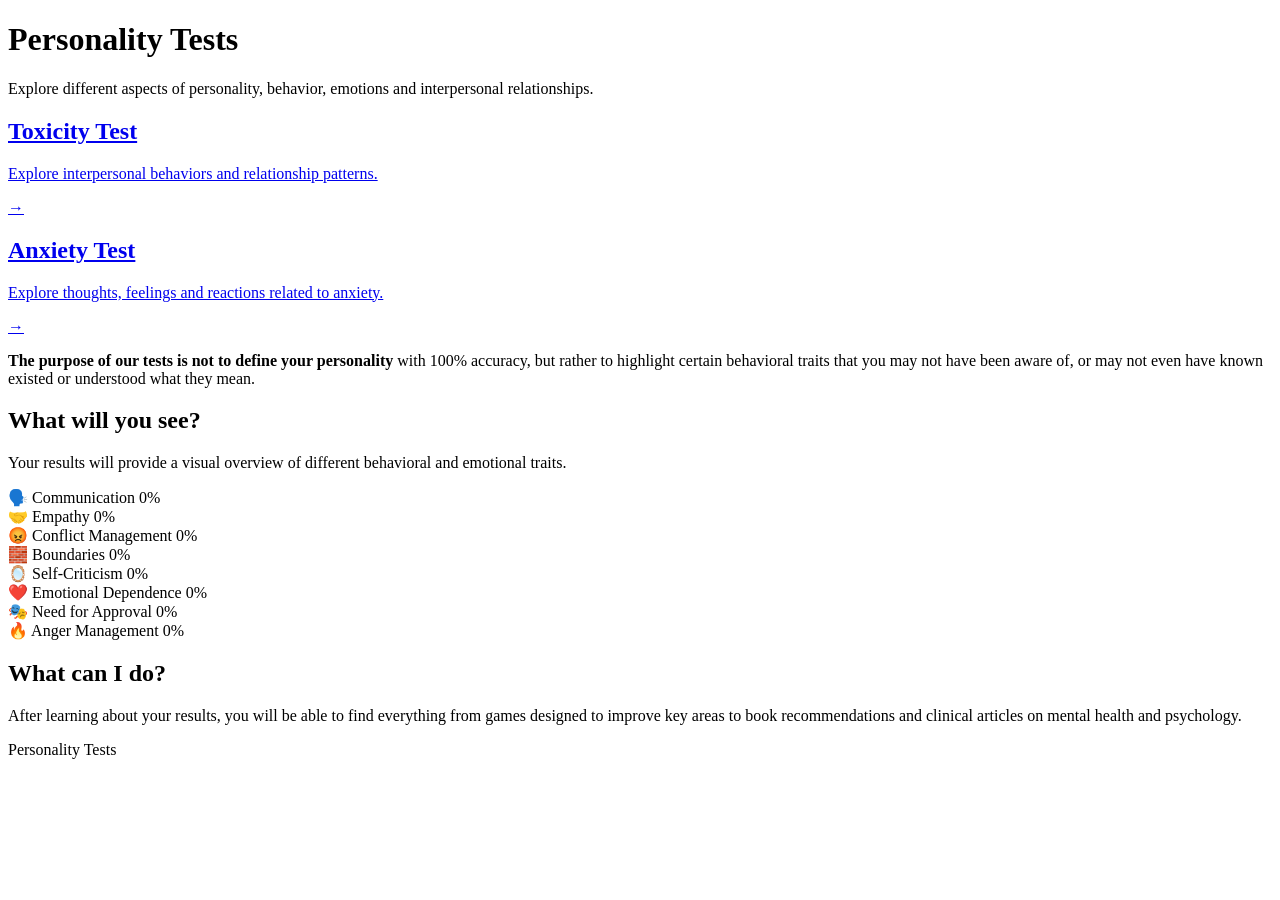
==== index.html @ bd8ffc48 "Add files via upload" ====
<!DOCTYPE html>
<html lang="en">
<head>
    <meta charset="UTF-8">
    <meta name="viewport" content="width=device-width, initial-scale=1.0">

    <title>Personality Tests</title>

    <link rel="stylesheet" href="css/styles.css">
</head>

<body>

    <main class="container">

        <!-- Header -->

        <header class="header">

            <h1>Personality Tests</h1>

            <p>
                Explore different aspects of personality, behavior,
                emotions and interpersonal relationships.
            </p>

        </header>


        <!-- Tests -->

        <section class="tests">

            <a href="#" class="test-card">

                <div class="test-info">
                    <h2>Toxicity Test</h2>

                    <p>
                        Explore interpersonal behaviors and relationship patterns.
                    </p>
                </div>

                <div class="arrow">
                    →
                </div>

            </a>


            <a href="#" class="test-card">

                <div class="test-info">
                    <h2>Anxiety Test</h2>

                    <p>
                        Explore thoughts, feelings and reactions related to anxiety.
                    </p>
                </div>

                <div class="arrow">
                    →
                </div>

            </a>

        </section>


        <!-- Purpose -->

        <div class="purpose">

            <p>
                <strong>
                    The purpose of our tests is not to define your personality
                </strong>
                with 100% accuracy, but rather to highlight certain behavioral
                traits that you may not have been aware of, or may not even have
                known existed or understood what they mean.
            </p>

        </div>


        <!-- What will you see -->

        <section class="results-preview">

            <div class="results-header">

                <h2>What will you see?</h2>

                <p>
                    Your results will provide a visual overview of different
                    behavioral and emotional traits.
                </p>

            </div>


            <div class="results">

                <div class="result-item">
                    <div class="result-label">
                        <span class="result-name">🗣️ Communication</span>
                        <span class="result-percentage">0%</span>
                    </div>

                    <div class="bar-background">
                        <div class="bar-fill"></div>
                    </div>
                </div>


                <div class="result-item">
                    <div class="result-label">
                        <span class="result-name">🤝 Empathy</span>
                        <span class="result-percentage">0%</span>
                    </div>

                    <div class="bar-background">
                        <div class="bar-fill"></div>
                    </div>
                </div>


                <div class="result-item">
                    <div class="result-label">
                        <span class="result-name">😡 Conflict Management</span>
                        <span class="result-percentage">0%</span>
                    </div>

                    <div class="bar-background">
                        <div class="bar-fill"></div>
                    </div>
                </div>


                <div class="result-item">
                    <div class="result-label">
                        <span class="result-name">🧱 Boundaries</span>
                        <span class="result-percentage">0%</span>
                    </div>

                    <div class="bar-background">
                        <div class="bar-fill"></div>
                    </div>
                </div>


                <div class="result-item">
                    <div class="result-label">
                        <span class="result-name">🪞 Self-Criticism</span>
                        <span class="result-percentage">0%</span>
                    </div>

                    <div class="bar-background">
                        <div class="bar-fill"></div>
                    </div>
                </div>


                <div class="result-item">
                    <div class="result-label">
                        <span class="result-name">❤️ Emotional Dependence</span>
                        <span class="result-percentage">0%</span>
                    </div>

                    <div class="bar-background">
                        <div class="bar-fill"></div>
                    </div>
                </div>


                <div class="result-item">
                    <div class="result-label">
                        <span class="result-name">🎭 Need for Approval</span>
                        <span class="result-percentage">0%</span>
                    </div>

                    <div class="bar-background">
                        <div class="bar-fill"></div>
                    </div>
                </div>


                <div class="result-item">
                    <div class="result-label">
                        <span class="result-name">🔥 Anger Management</span>
                        <span class="result-percentage">0%</span>
                    </div>

                    <div class="bar-background">
                        <div class="bar-fill"></div>
                    </div>
                </div>

            </div>

        </section>


        <!-- What can I do -->

        <section class="what-can-i-do">

            <h2>What can I do?</h2>

            <p>
                After learning about your results, you will be able to find
                everything from games designed to improve key areas to book
                recommendations and clinical articles on mental health and
                psychology.
            </p>

        </section>


        <!-- Footer -->

        <footer class="footer">
            Personality Tests
        </footer>

    </main>

    <script src="js/main.js" defer></script>

</body>
</html>
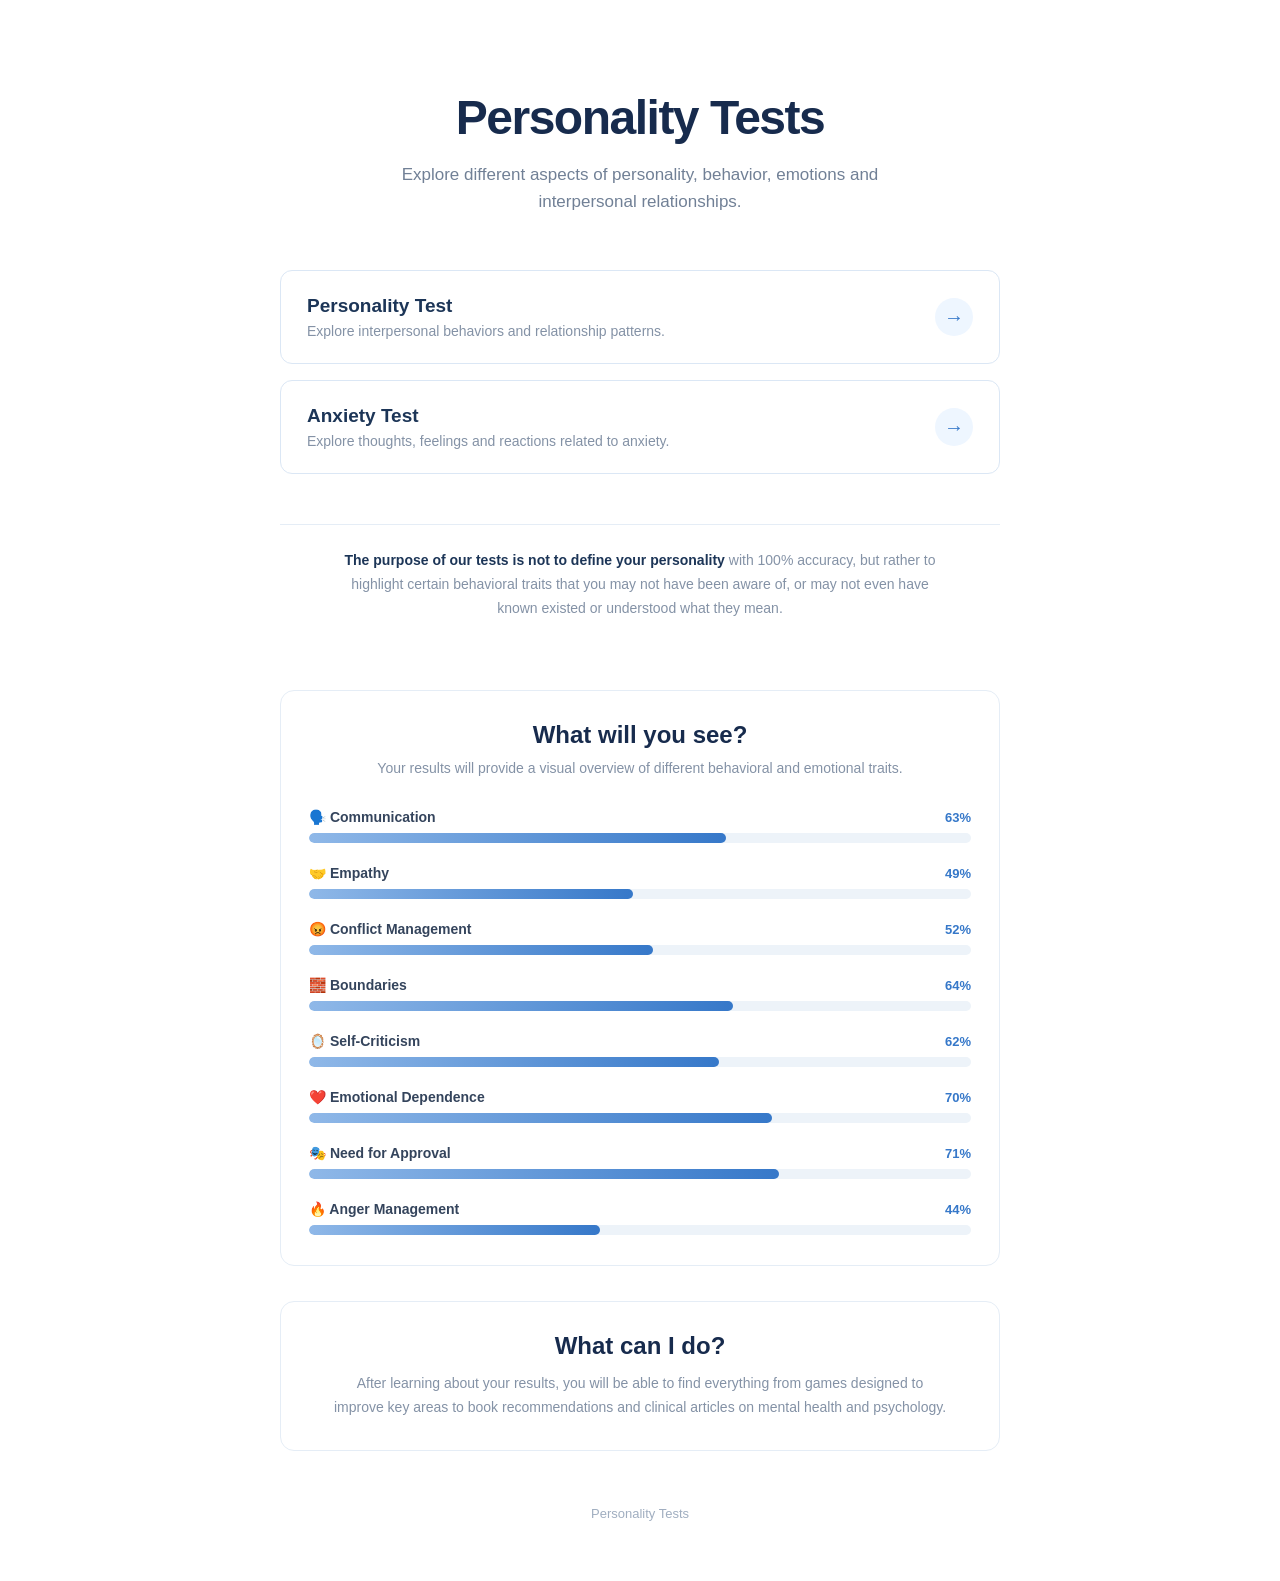
==== commit a40939b2: "Update index.html Personality Test" ====
--- a/index.html
+++ b/index.html
@@ -34,7 +34,7 @@
             <a href="#" class="test-card">
 
                 <div class="test-info">
-                    <h2>Toxicity Test</h2>
+                    <h2>Personality Test</h2>
 
                     <p>
                         Explore interpersonal behaviors and relationship patterns.
--- a/css/styles.css
+++ b/css/styles.css
@@ -0,0 +1,337 @@
+/* ==========================================================================
+   Variables
+   ========================================================================== */
+
+:root {
+    /* Colores de texto */
+    --color-text: #172033;
+    --color-heading: #172b4d;
+    --color-heading-alt: #1c3557;
+    --color-label: #34445c;
+    --color-muted: #718096;
+    --color-subtle: #8492a6;
+    --color-footer: #a0aec0;
+
+    /* Colores de marca */
+    --color-primary: #3678c9;
+    --color-primary-light: #8fb8e8;
+    --color-primary-soft: #eef6ff;
+
+    /* Fondos y bordes */
+    --color-bg: #ffffff;
+    --color-border: #dbe7f5;
+    --color-border-light: #e5edf6;
+    --color-track: #edf3f9;
+
+    /* Otros */
+    --radius-md: 12px;
+    --radius-lg: 14px;
+    --transition: all 0.2s ease;
+}
+
+/* ==========================================================================
+   Base
+   ========================================================================== */
+
+* {
+    box-sizing: border-box;
+    margin: 0;
+    padding: 0;
+}
+
+body {
+    font-family: Arial, Helvetica, sans-serif;
+    background: var(--color-bg);
+    color: var(--color-text);
+    min-height: 100vh;
+}
+
+.container {
+    width: 90%;
+    max-width: 720px;
+    margin: 0 auto;
+    padding: 90px 0 60px;
+}
+
+/* ==========================================================================
+   Header
+   ========================================================================== */
+
+.header {
+    text-align: center;
+    margin-bottom: 55px;
+}
+
+.header h1 {
+    font-size: 48px;
+    font-weight: 700;
+    letter-spacing: -1.5px;
+    color: var(--color-heading);
+    margin-bottom: 16px;
+}
+
+.header p {
+    font-size: 17px;
+    line-height: 1.6;
+    color: var(--color-muted);
+    max-width: 520px;
+    margin: 0 auto;
+}
+
+/* ==========================================================================
+   Test cards
+   ========================================================================== */
+
+.tests {
+    display: flex;
+    flex-direction: column;
+    gap: 16px;
+}
+
+.test-card {
+    display: flex;
+    align-items: center;
+    justify-content: space-between;
+
+    padding: 24px 26px;
+
+    background: var(--color-bg);
+    border: 1px solid var(--color-border);
+    border-radius: var(--radius-md);
+
+    text-decoration: none;
+    color: inherit;
+
+    transition: var(--transition);
+}
+
+.test-card:hover {
+    border-color: var(--color-primary-light);
+    box-shadow: 0 6px 20px rgba(50, 100, 160, 0.08);
+    transform: translateY(-2px);
+}
+
+.test-info h2 {
+    font-size: 19px;
+    font-weight: 600;
+    color: var(--color-heading-alt);
+    margin-bottom: 6px;
+}
+
+.test-info p {
+    font-size: 14px;
+    color: var(--color-subtle);
+}
+
+.arrow {
+    width: 38px;
+    height: 38px;
+
+    display: flex;
+    align-items: center;
+    justify-content: center;
+
+    border-radius: 50%;
+    background: var(--color-primary-soft);
+    color: var(--color-primary);
+
+    font-size: 20px;
+
+    transition: var(--transition);
+}
+
+.test-card:hover .arrow {
+    background: var(--color-primary);
+    color: var(--color-bg);
+}
+
+/* ==========================================================================
+   Purpose
+   ========================================================================== */
+
+.purpose {
+    margin-top: 50px;
+    padding: 24px 28px;
+    border-top: 1px solid var(--color-border-light);
+    text-align: center;
+}
+
+.purpose p {
+    font-size: 14px;
+    line-height: 1.7;
+    color: var(--color-subtle);
+    max-width: 620px;
+    margin: 0 auto;
+}
+
+.purpose strong {
+    color: var(--color-heading-alt);
+    font-weight: 600;
+}
+
+/* ==========================================================================
+   Results preview ("What will you see?")
+   ========================================================================== */
+
+.results-preview {
+    margin-top: 45px;
+    padding: 30px 28px;
+
+    background: var(--color-bg);
+    border: 1px solid var(--color-border-light);
+    border-radius: var(--radius-lg);
+}
+
+.results-header {
+    text-align: center;
+    margin-bottom: 30px;
+}
+
+.results-header h2 {
+    font-size: 24px;
+    font-weight: 600;
+    color: var(--color-heading);
+    margin-bottom: 8px;
+}
+
+.results-header p {
+    font-size: 14px;
+    line-height: 1.6;
+    color: var(--color-subtle);
+}
+
+/* Individual result */
+
+.result-item {
+    margin-bottom: 22px;
+}
+
+.result-item:last-child {
+    margin-bottom: 0;
+}
+
+.result-label {
+    display: flex;
+    align-items: center;
+    justify-content: space-between;
+    margin-bottom: 8px;
+}
+
+.result-name {
+    font-size: 14px;
+    font-weight: 600;
+    color: var(--color-label);
+}
+
+.result-percentage {
+    font-size: 13px;
+    font-weight: 600;
+    color: var(--color-primary);
+}
+
+/* Progress bar */
+
+.bar-background {
+    width: 100%;
+    height: 10px;
+    background: var(--color-track);
+    border-radius: 20px;
+    overflow: hidden;
+}
+
+.bar-fill {
+    height: 100%;
+    width: 0%;
+    background: linear-gradient(
+        90deg,
+        var(--color-primary-light),
+        var(--color-primary)
+    );
+    border-radius: 20px;
+
+    transition: width 1s ease;
+}
+
+/* ==========================================================================
+   What can I do
+   ========================================================================== */
+
+.what-can-i-do {
+    margin-top: 35px;
+    padding: 30px 28px;
+
+    background: var(--color-bg);
+    border: 1px solid var(--color-border-light);
+    border-radius: var(--radius-lg);
+
+    text-align: center;
+}
+
+.what-can-i-do h2 {
+    font-size: 24px;
+    font-weight: 600;
+    color: var(--color-heading);
+    margin-bottom: 12px;
+}
+
+.what-can-i-do p {
+    font-size: 14px;
+    line-height: 1.7;
+    color: var(--color-subtle);
+    max-width: 620px;
+    margin: 0 auto;
+}
+
+/* ==========================================================================
+   Footer
+   ========================================================================== */
+
+.footer {
+    text-align: center;
+    margin-top: 55px;
+    font-size: 13px;
+    color: var(--color-footer);
+}
+
+/* ==========================================================================
+   Responsive
+   ========================================================================== */
+
+@media (max-width: 600px) {
+
+    .container {
+        padding-top: 60px;
+    }
+
+    .header h1 {
+        font-size: 38px;
+    }
+
+    .header p {
+        font-size: 15px;
+    }
+
+    .test-card {
+        padding: 20px;
+    }
+
+    .test-info h2 {
+        font-size: 17px;
+    }
+
+    .results-preview {
+        padding: 25px 20px;
+    }
+
+    .results-header h2 {
+        font-size: 22px;
+    }
+
+    .what-can-i-do {
+        padding: 25px 20px;
+    }
+
+    .what-can-i-do h2 {
+        font-size: 22px;
+    }
+}
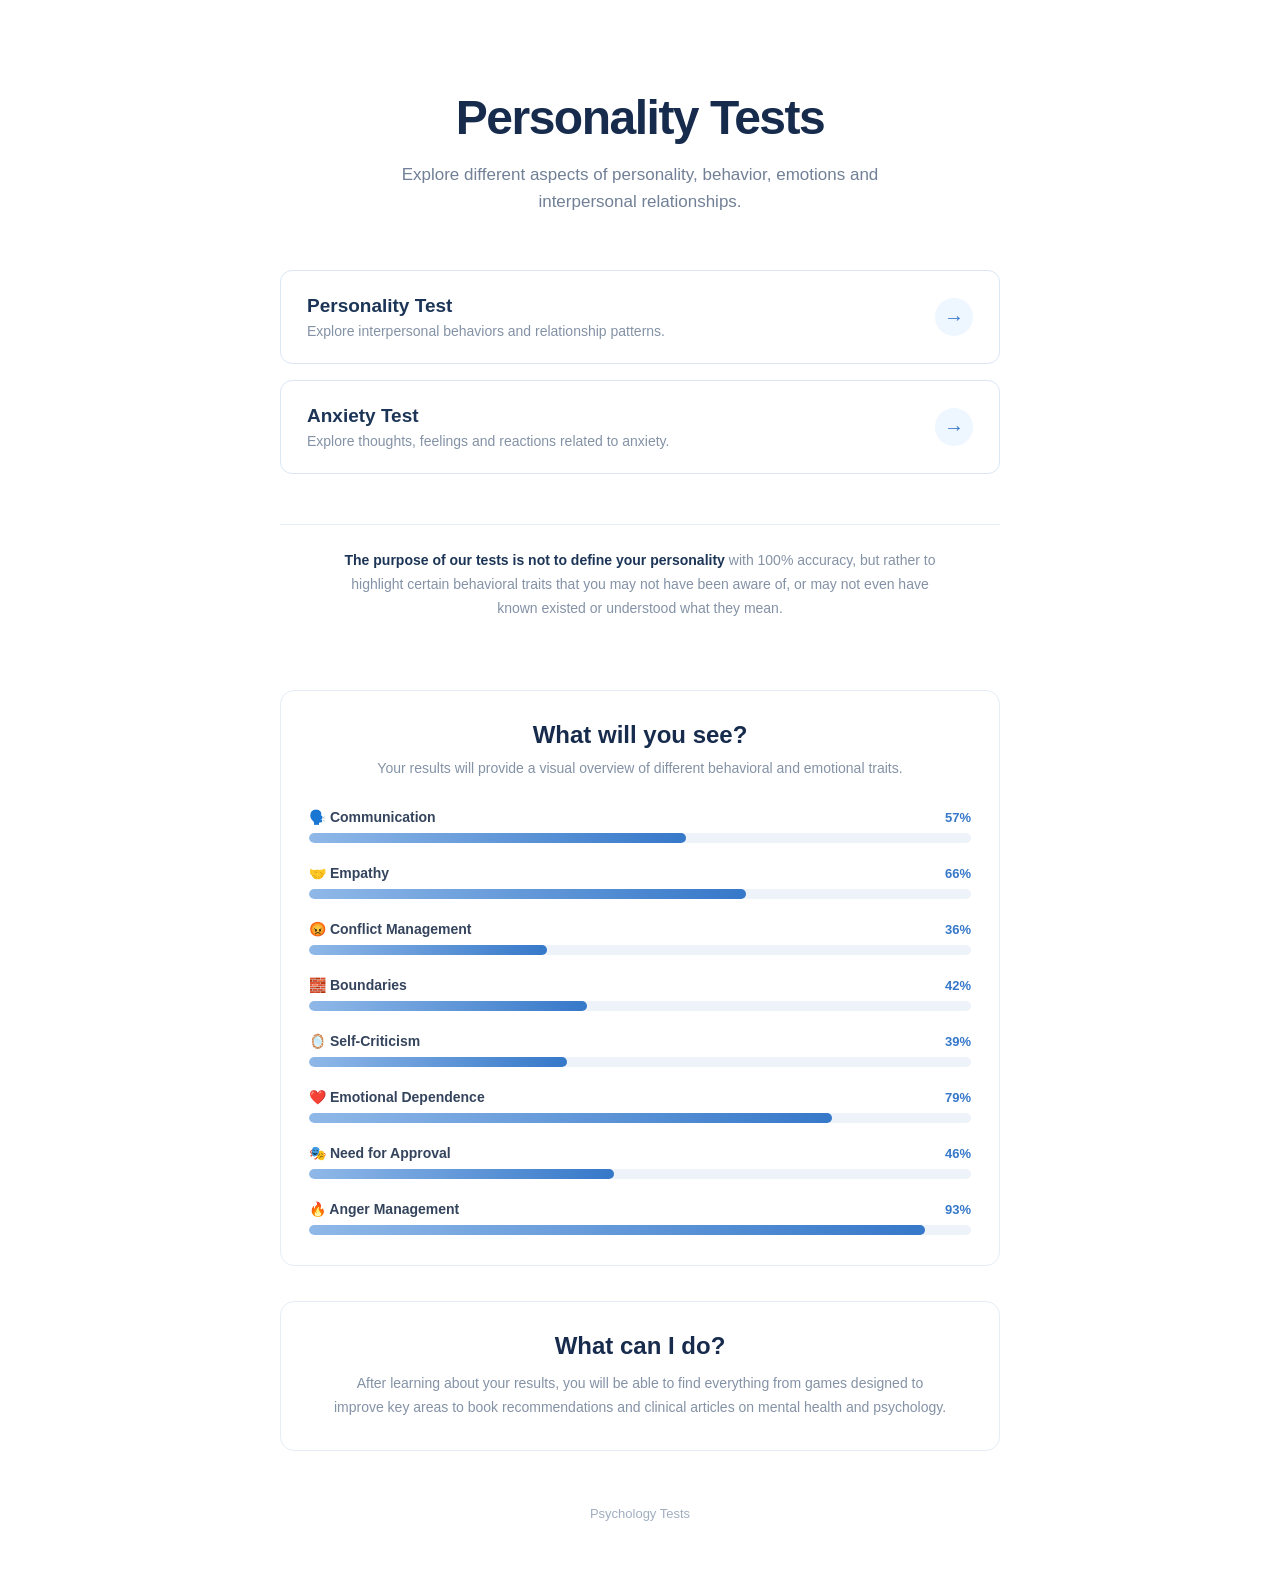
==== commit eb911d47: "Update index.html" ====
--- a/index.html
+++ b/index.html
@@ -4,7 +4,7 @@
     <meta charset="UTF-8">
     <meta name="viewport" content="width=device-width, initial-scale=1.0">
 
-    <title>Personality Tests</title>
+    <title>Psychology Tests</title>
 
     <link rel="stylesheet" href="css/styles.css">
 </head>
@@ -220,7 +220,7 @@
         <!-- Footer -->
 
         <footer class="footer">
-            Personality Tests
+            Psychology Tests
         </footer>
 
     </main>
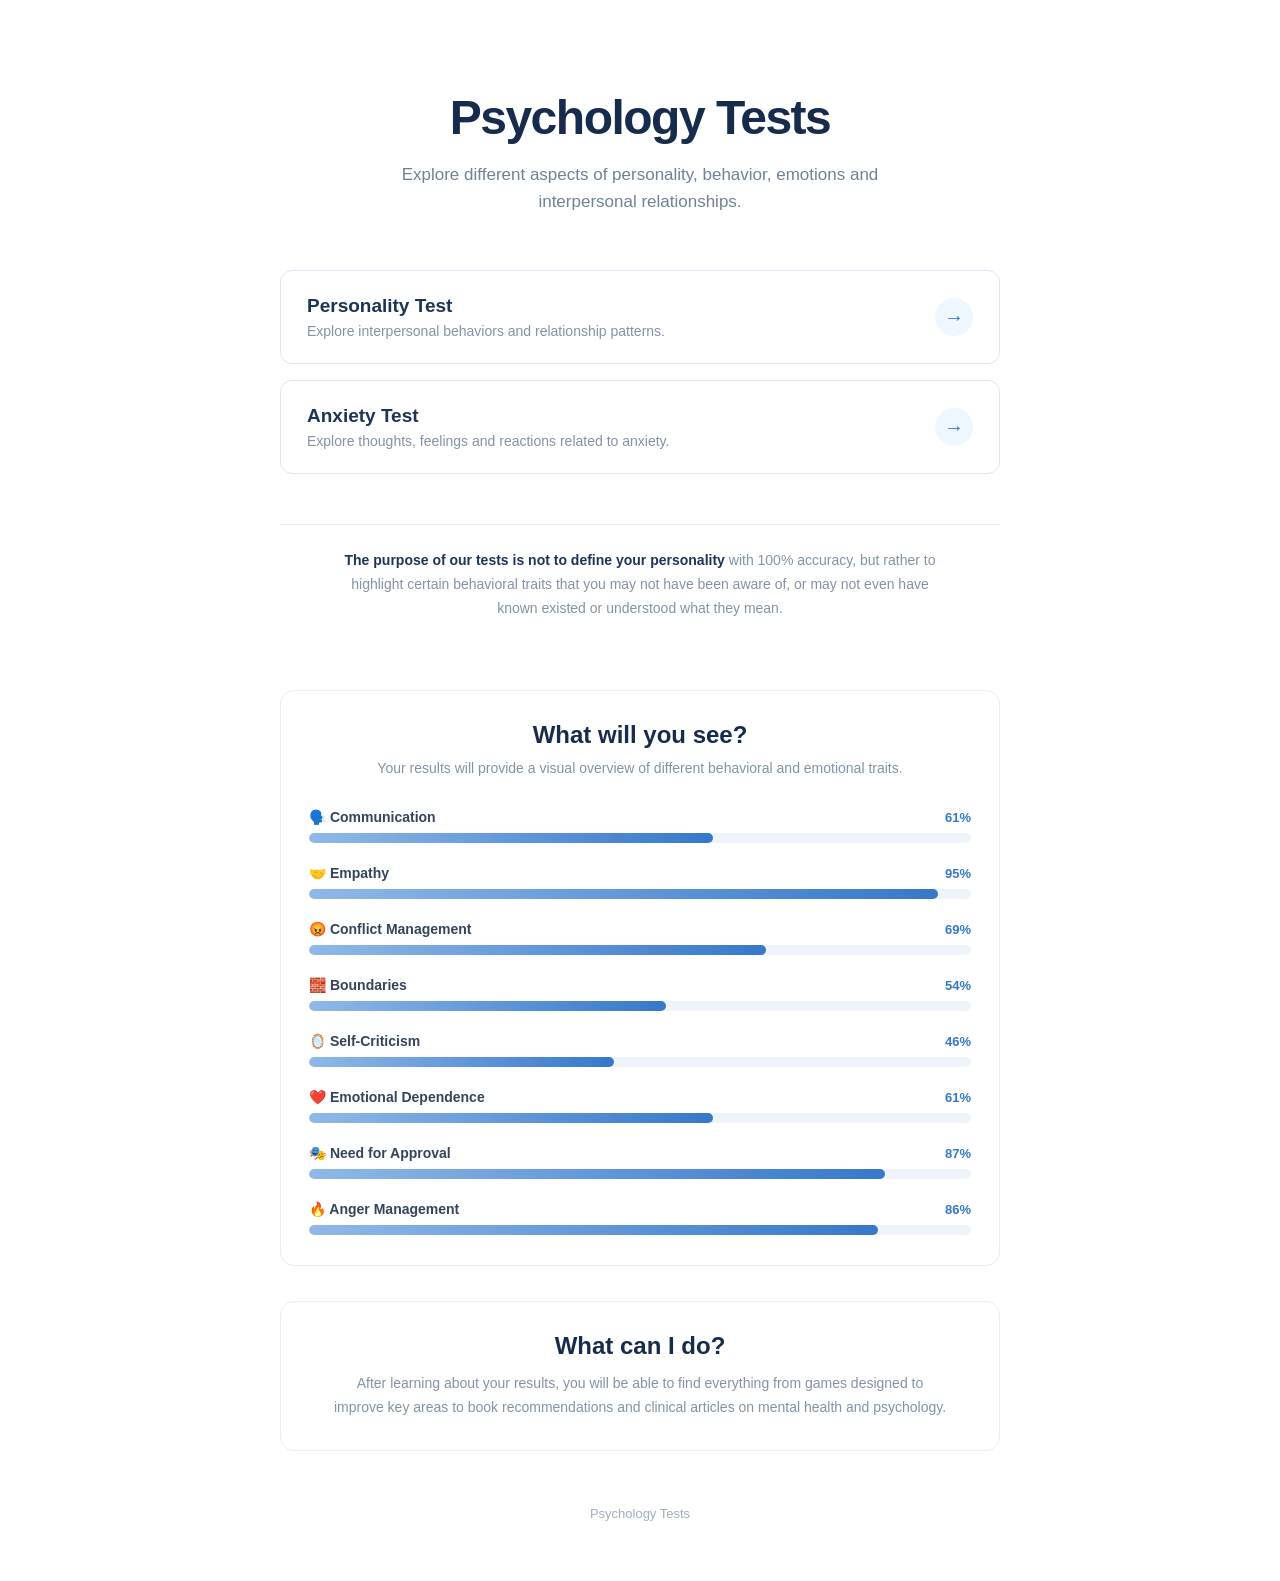
==== commit 8459094f: "Add files via upload" ====
--- a/index.html
+++ b/index.html
@@ -17,7 +17,7 @@
 
         <header class="header">
 
-            <h1>Personality Tests</h1>
+            <h1>Psychology Tests</h1>
 
             <p>
                 Explore different aspects of personality, behavior,
@@ -48,7 +48,7 @@
             </a>
 
 
-            <a href="#" class="test-card">
+            <a href="tests/gad7.html" class="test-card">
 
                 <div class="test-info">
                     <h2>Anxiety Test</h2>
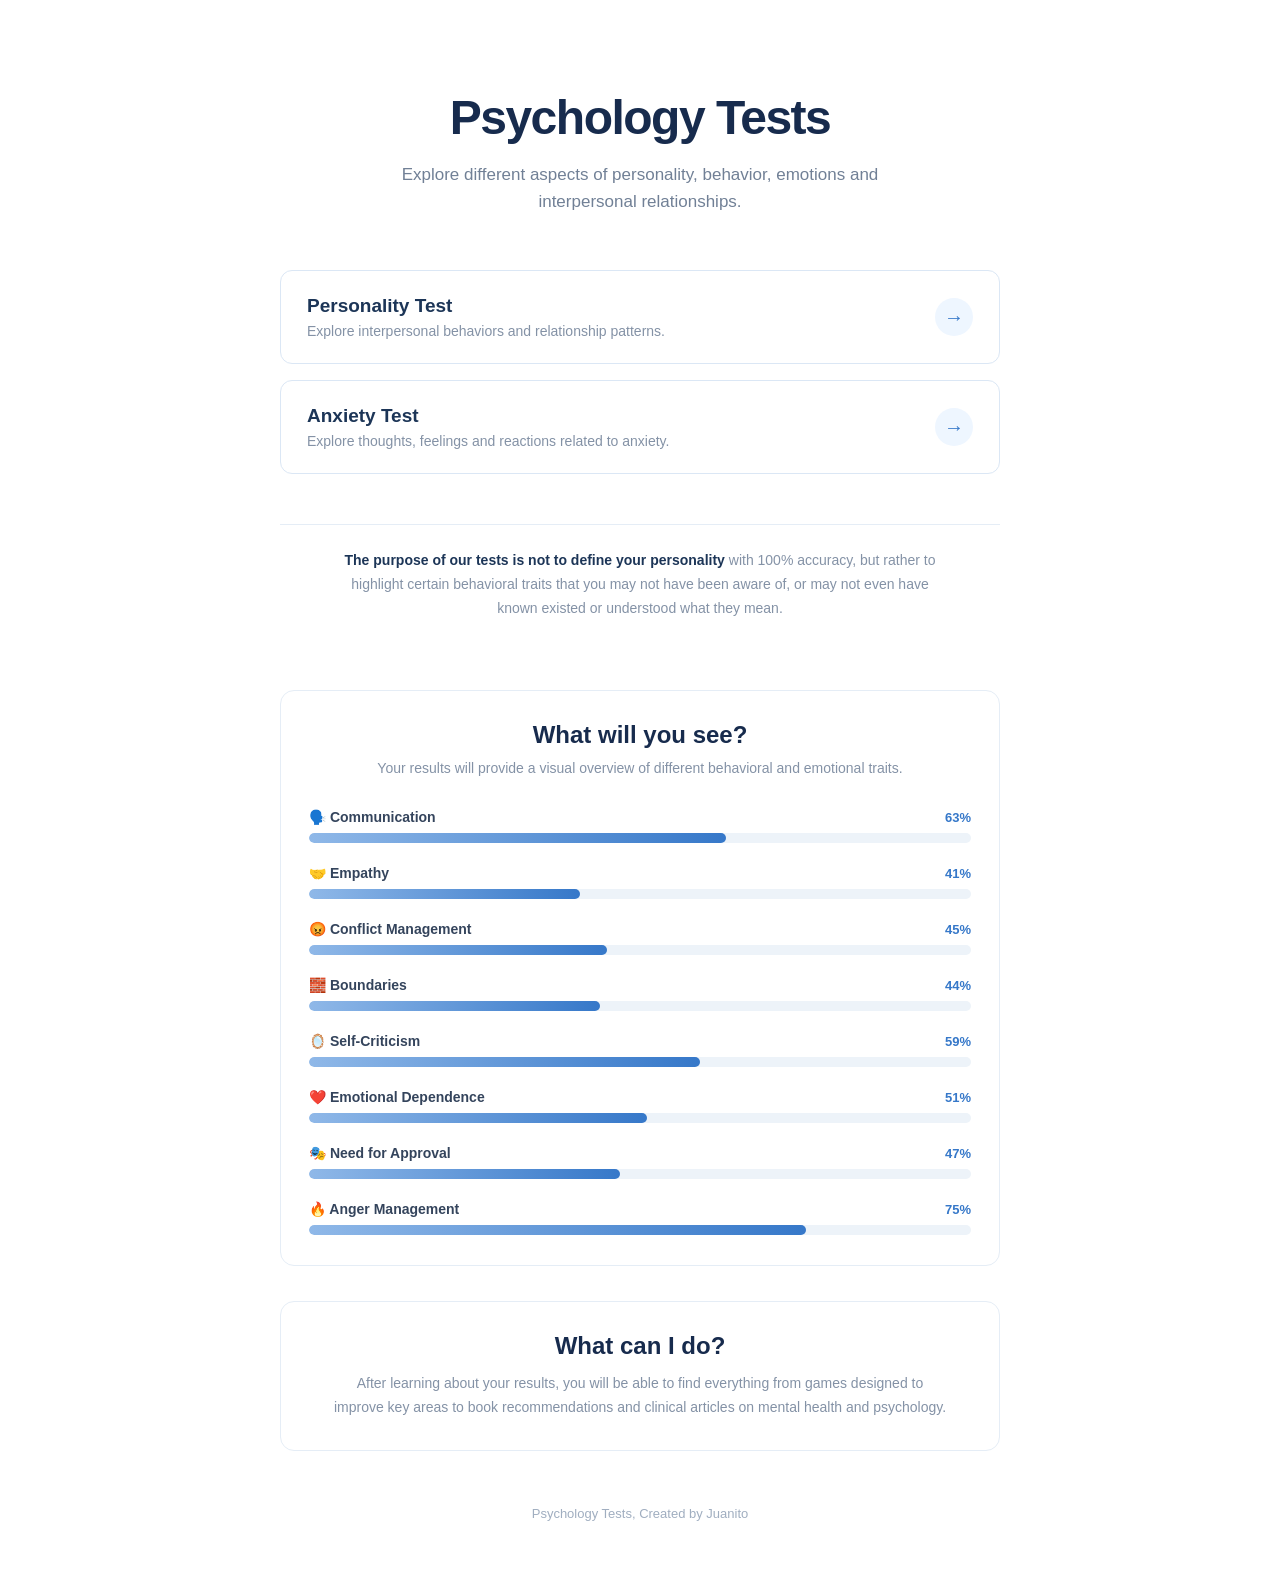
==== commit 3974fd32: "Update index.html" ====
--- a/index.html
+++ b/index.html
@@ -220,7 +220,7 @@
         <!-- Footer -->
 
         <footer class="footer">
-            Psychology Tests
+            Psychology Tests, Created by Juanito
         </footer>
 
     </main>
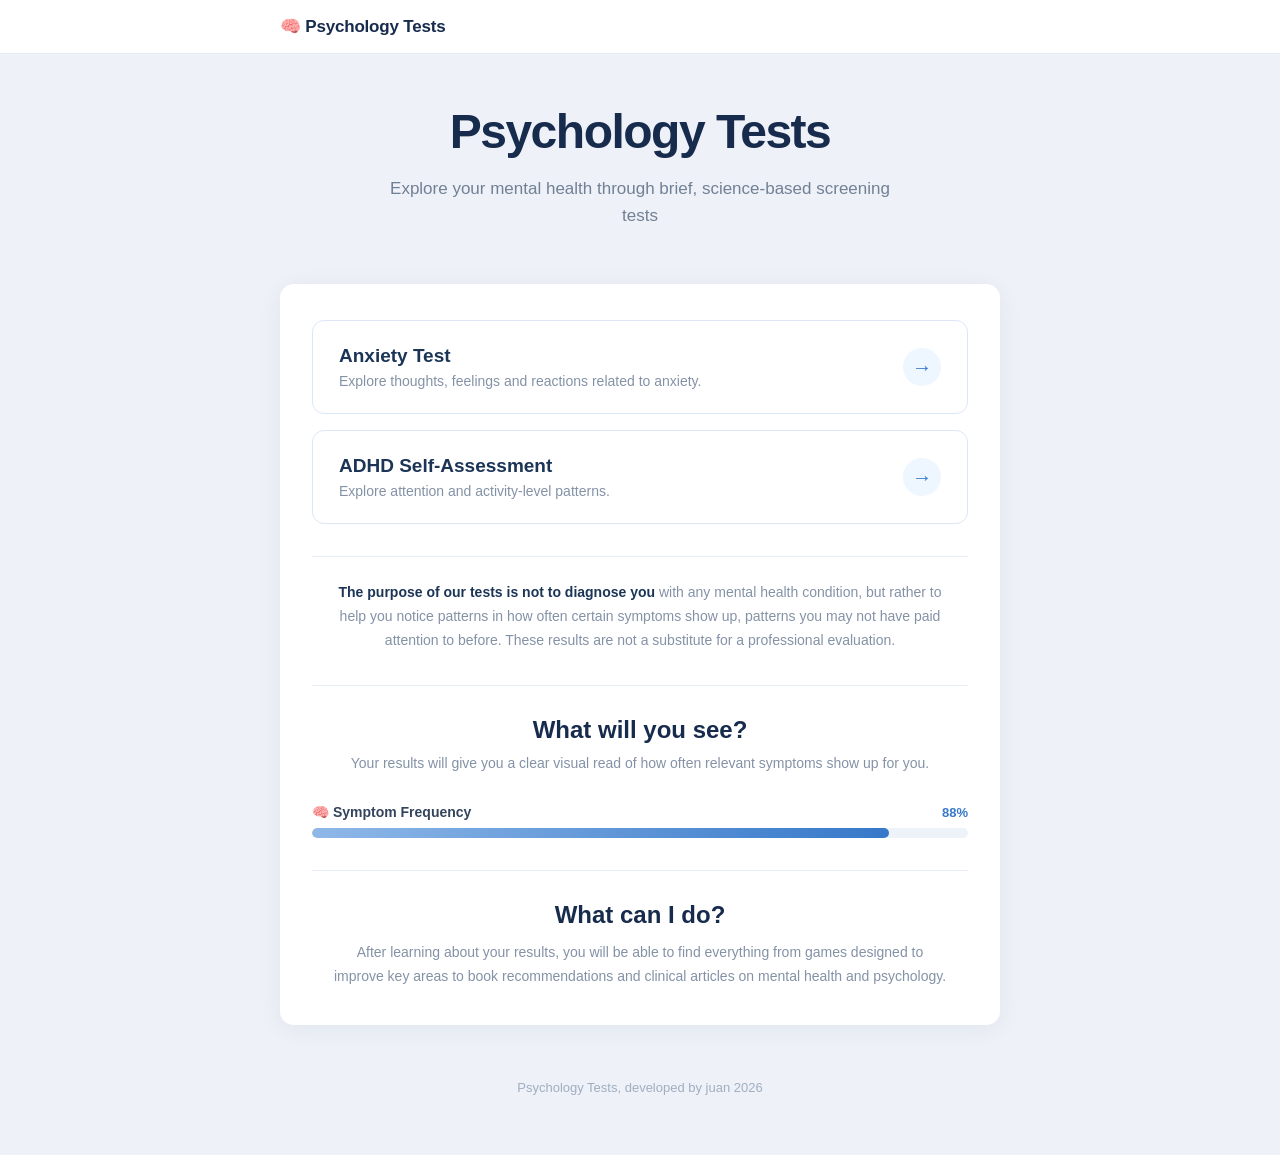
==== commit 0fadf787: "Add files via upload" ====
--- a/index.html
+++ b/index.html
@@ -11,216 +11,146 @@
 
 <body>
 
+    <!-- Site header (same on every page) -->
+
+    <header class="site-header">
+        <div class="site-header-inner">
+            <a href="index.html" class="site-logo">🧠 Psychology Tests</a>
+        </div>
+    </header>
+
     <main class="container">
 
-        <!-- Header -->
+        <!-- Page hero -->
 
         <header class="header">
 
             <h1>Psychology Tests</h1>
 
             <p>
-                Explore different aspects of personality, behavior,
-                emotions and interpersonal relationships.
+                Explore your mental health through brief, science-based screening tests
             </p>
 
         </header>
 
 
-        <!-- Tests -->
+        <!-- Content card: tests, purpose, preview, what can I do -->
 
-        <section class="tests">
+        <div class="content-card">
 
-            <a href="#" class="test-card">
+            <!-- Tests -->
 
-                <div class="test-info">
-                    <h2>Personality Test</h2>
+            <section class="tests">
 
-                    <p>
-                        Explore interpersonal behaviors and relationship patterns.
-                    </p>
-                </div>
+                <a href="tests/gad7.html" class="test-card">
 
-                <div class="arrow">
-                    →
-                </div>
+                    <div class="test-info">
+                        <h2>Anxiety Test</h2>
 
-            </a>
+                        <p>
+                            Explore thoughts, feelings and reactions related to anxiety.
+                        </p>
+                    </div>
+
+                    <div class="arrow">
+                        →
+                    </div>
+
+                </a>
 
 
-            <a href="tests/gad7.html" class="test-card">
+                <a href="tests/adhd.html" class="test-card">
 
-                <div class="test-info">
-                    <h2>Anxiety Test</h2>
+                    <div class="test-info">
+                        <h2>ADHD Self-Assessment</h2>
 
-                    <p>
-                        Explore thoughts, feelings and reactions related to anxiety.
-                    </p>
-                </div>
+                        <p>
+                            Explore attention and activity-level patterns.
+                        </p>
+                    </div>
 
-                <div class="arrow">
-                    →
-                </div>
+                    <div class="arrow">
+                        →
+                    </div>
 
-            </a>
+                </a>
 
-        </section>
+            </section>
 
 
-        <!-- Purpose -->
+            <!-- Purpose -->
 
-        <div class="purpose">
-
-            <p>
-                <strong>
-                    The purpose of our tests is not to define your personality
-                </strong>
-                with 100% accuracy, but rather to highlight certain behavioral
-                traits that you may not have been aware of, or may not even have
-                known existed or understood what they mean.
-            </p>
-
-        </div>
-
-
-        <!-- What will you see -->
-
-        <section class="results-preview">
-
-            <div class="results-header">
-
-                <h2>What will you see?</h2>
+            <div class="purpose">
 
                 <p>
-                    Your results will provide a visual overview of different
-                    behavioral and emotional traits.
+                    <strong>
+                        The purpose of our tests is not to diagnose you
+                    </strong>
+                    with any mental health condition, but rather to help you
+                    notice patterns in how often certain symptoms show up,
+                    patterns you may not have paid attention to before. These
+                    results are not a substitute for a professional evaluation.
                 </p>
 
             </div>
 
 
-            <div class="results">
+            <!-- What will you see -->
 
-                <div class="result-item">
-                    <div class="result-label">
-                        <span class="result-name">🗣️ Communication</span>
-                        <span class="result-percentage">0%</span>
-                    </div>
+            <section class="results-preview">
 
-                    <div class="bar-background">
-                        <div class="bar-fill"></div>
-                    </div>
+                <div class="results-header">
+
+                    <h2>What will you see?</h2>
+
+                    <p>
+                        Your results will give you a clear visual read of how
+                        often relevant symptoms show up for you.
+                    </p>
+
                 </div>
 
 
-                <div class="result-item">
-                    <div class="result-label">
-                        <span class="result-name">🤝 Empathy</span>
-                        <span class="result-percentage">0%</span>
+                <div class="results">
+
+                    <div class="result-item">
+                        <div class="result-label">
+                            <span class="result-name">🧠 Symptom Frequency</span>
+                            <span class="result-percentage">0%</span>
+                        </div>
+
+                        <div class="bar-background">
+                            <div class="bar-fill"></div>
+                        </div>
                     </div>
 
-                    <div class="bar-background">
-                        <div class="bar-fill"></div>
-                    </div>
                 </div>
 
-
-                <div class="result-item">
-                    <div class="result-label">
-                        <span class="result-name">😡 Conflict Management</span>
-                        <span class="result-percentage">0%</span>
-                    </div>
-
-                    <div class="bar-background">
-                        <div class="bar-fill"></div>
-                    </div>
-                </div>
+            </section>
 
 
-                <div class="result-item">
-                    <div class="result-label">
-                        <span class="result-name">🧱 Boundaries</span>
-                        <span class="result-percentage">0%</span>
-                    </div>
+            <!-- What can I do -->
 
-                    <div class="bar-background">
-                        <div class="bar-fill"></div>
-                    </div>
-                </div>
+            <section class="what-can-i-do">
 
+                <h2>What can I do?</h2>
 
-                <div class="result-item">
-                    <div class="result-label">
-                        <span class="result-name">🪞 Self-Criticism</span>
-                        <span class="result-percentage">0%</span>
-                    </div>
+                <p>
+                    After learning about your results, you will be able to find
+                    everything from games designed to improve key areas to book
+                    recommendations and clinical articles on mental health and
+                    psychology.
+                </p>
 
-                    <div class="bar-background">
-                        <div class="bar-fill"></div>
-                    </div>
-                </div>
+            </section>
 
-
-                <div class="result-item">
-                    <div class="result-label">
-                        <span class="result-name">❤️ Emotional Dependence</span>
-                        <span class="result-percentage">0%</span>
-                    </div>
-
-                    <div class="bar-background">
-                        <div class="bar-fill"></div>
-                    </div>
-                </div>
-
-
-                <div class="result-item">
-                    <div class="result-label">
-                        <span class="result-name">🎭 Need for Approval</span>
-                        <span class="result-percentage">0%</span>
-                    </div>
-
-                    <div class="bar-background">
-                        <div class="bar-fill"></div>
-                    </div>
-                </div>
-
-
-                <div class="result-item">
-                    <div class="result-label">
-                        <span class="result-name">🔥 Anger Management</span>
-                        <span class="result-percentage">0%</span>
-                    </div>
-
-                    <div class="bar-background">
-                        <div class="bar-fill"></div>
-                    </div>
-                </div>
-
-            </div>
-
-        </section>
-
-
-        <!-- What can I do -->
-
-        <section class="what-can-i-do">
-
-            <h2>What can I do?</h2>
-
-            <p>
-                After learning about your results, you will be able to find
-                everything from games designed to improve key areas to book
-                recommendations and clinical articles on mental health and
-                psychology.
-            </p>
-
-        </section>
+        </div>
 
 
         <!-- Footer -->
 
         <footer class="footer">
-            Psychology Tests, Created by Juanito
+            Psychology Tests, developed by juan 2026
         </footer>
 
     </main>
--- a/css/styles.css
+++ b/css/styles.css
@@ -18,11 +18,15 @@
     --color-primary-soft: #eef6ff;
 
     /* Fondos y bordes */
+    --color-page-bg: #eef1f7;
     --color-bg: #ffffff;
     --color-border: #dbe7f5;
     --color-border-light: #e5edf6;
     --color-track: #edf3f9;
 
+    /* Sombra sutil para la tarjeta de contenido */
+    --shadow-card: 0 4px 24px rgba(23, 43, 77, 0.06);
+
     /* Otros */
     --radius-md: 12px;
     --radius-lg: 14px;
@@ -41,7 +45,7 @@
 
 body {
     font-family: Arial, Helvetica, sans-serif;
-    background: var(--color-bg);
+    background: var(--color-page-bg);
     color: var(--color-text);
     min-height: 100vh;
 }
@@ -50,11 +54,41 @@
     width: 90%;
     max-width: 720px;
     margin: 0 auto;
-    padding: 90px 0 60px;
-}
-
-/* ==========================================================================
-   Header
+    padding: 50px 0 60px;
+}
+
+/* ==========================================================================
+   Site header (appears on every page)
+   ========================================================================== */
+
+.site-header {
+    background: var(--color-bg);
+    border-bottom: 1px solid var(--color-border-light);
+}
+
+.site-header-inner {
+    width: 90%;
+    max-width: 720px;
+    margin: 0 auto;
+    padding: 16px 0;
+}
+
+.site-logo {
+    display: inline-block;
+    font-size: 17px;
+    font-weight: 700;
+    letter-spacing: -0.2px;
+    color: var(--color-heading);
+    text-decoration: none;
+}
+
+.site-logo:hover {
+    color: var(--color-primary);
+}
+
+/* ==========================================================================
+   Page hero (title + intro, sits directly on the page background,
+   visually separate from the white content card below it)
    ========================================================================== */
 
 .header {
@@ -79,6 +113,17 @@
 }
 
 /* ==========================================================================
+   Content card (the white "body" that groups everything below the hero)
+   ========================================================================== */
+
+.content-card {
+    background: var(--color-bg);
+    border-radius: var(--radius-lg);
+    box-shadow: var(--shadow-card);
+    padding: 36px 32px;
+}
+
+/* ==========================================================================
    Test cards
    ========================================================================== */
 
@@ -150,8 +195,8 @@
    ========================================================================== */
 
 .purpose {
-    margin-top: 50px;
-    padding: 24px 28px;
+    margin-top: 32px;
+    padding-top: 24px;
     border-top: 1px solid var(--color-border-light);
     text-align: center;
 }
@@ -174,12 +219,9 @@
    ========================================================================== */
 
 .results-preview {
-    margin-top: 45px;
-    padding: 30px 28px;
-
-    background: var(--color-bg);
-    border: 1px solid var(--color-border-light);
-    border-radius: var(--radius-lg);
+    margin-top: 32px;
+    padding-top: 30px;
+    border-top: 1px solid var(--color-border-light);
 }
 
 .results-header {
@@ -257,12 +299,9 @@
    ========================================================================== */
 
 .what-can-i-do {
-    margin-top: 35px;
-    padding: 30px 28px;
-
-    background: var(--color-bg);
-    border: 1px solid var(--color-border-light);
-    border-radius: var(--radius-lg);
+    margin-top: 32px;
+    padding-top: 30px;
+    border-top: 1px solid var(--color-border-light);
 
     text-align: center;
 }
@@ -300,7 +339,7 @@
 @media (max-width: 600px) {
 
     .container {
-        padding-top: 60px;
+        padding-top: 36px;
     }
 
     .header h1 {
@@ -311,6 +350,10 @@
         font-size: 15px;
     }
 
+    .content-card {
+        padding: 26px 20px;
+    }
+
     .test-card {
         padding: 20px;
     }
@@ -319,18 +362,10 @@
         font-size: 17px;
     }
 
-    .results-preview {
-        padding: 25px 20px;
-    }
-
     .results-header h2 {
         font-size: 22px;
     }
 
-    .what-can-i-do {
-        padding: 25px 20px;
-    }
-
     .what-can-i-do h2 {
         font-size: 22px;
     }
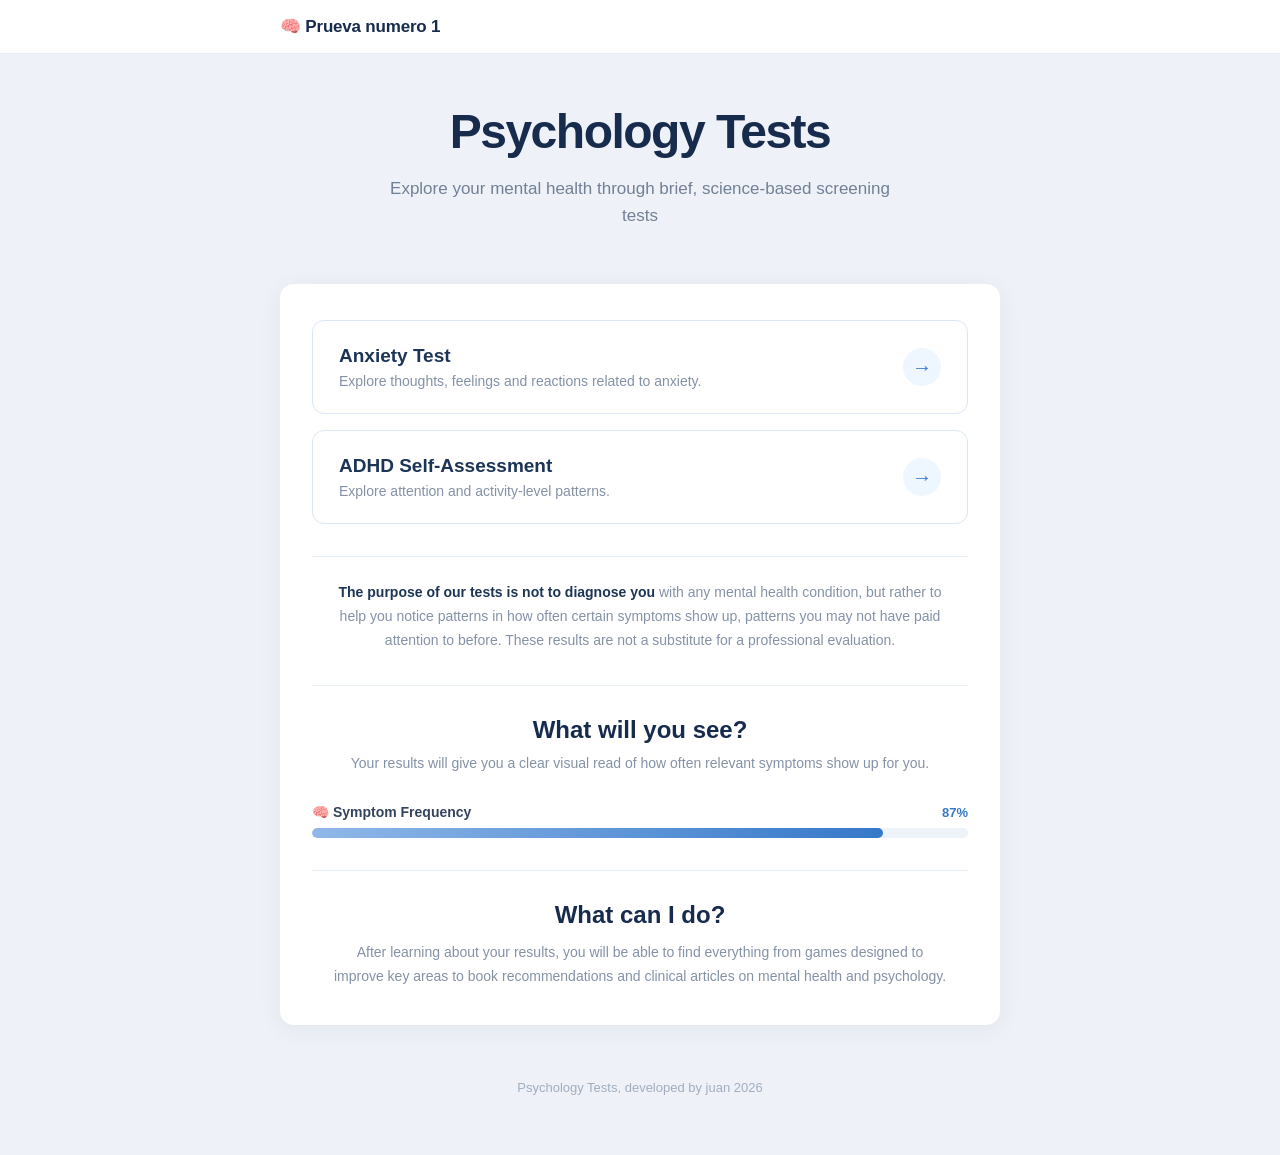
==== commit 1857174d: "Update index.html" ====
--- a/index.html
+++ b/index.html
@@ -15,7 +15,7 @@
 
     <header class="site-header">
         <div class="site-header-inner">
-            <a href="index.html" class="site-logo">🧠 Psychology Tests</a>
+            <a href="index.html" class="site-logo">🧠 Prueva numero 1</a>
         </div>
     </header>
 
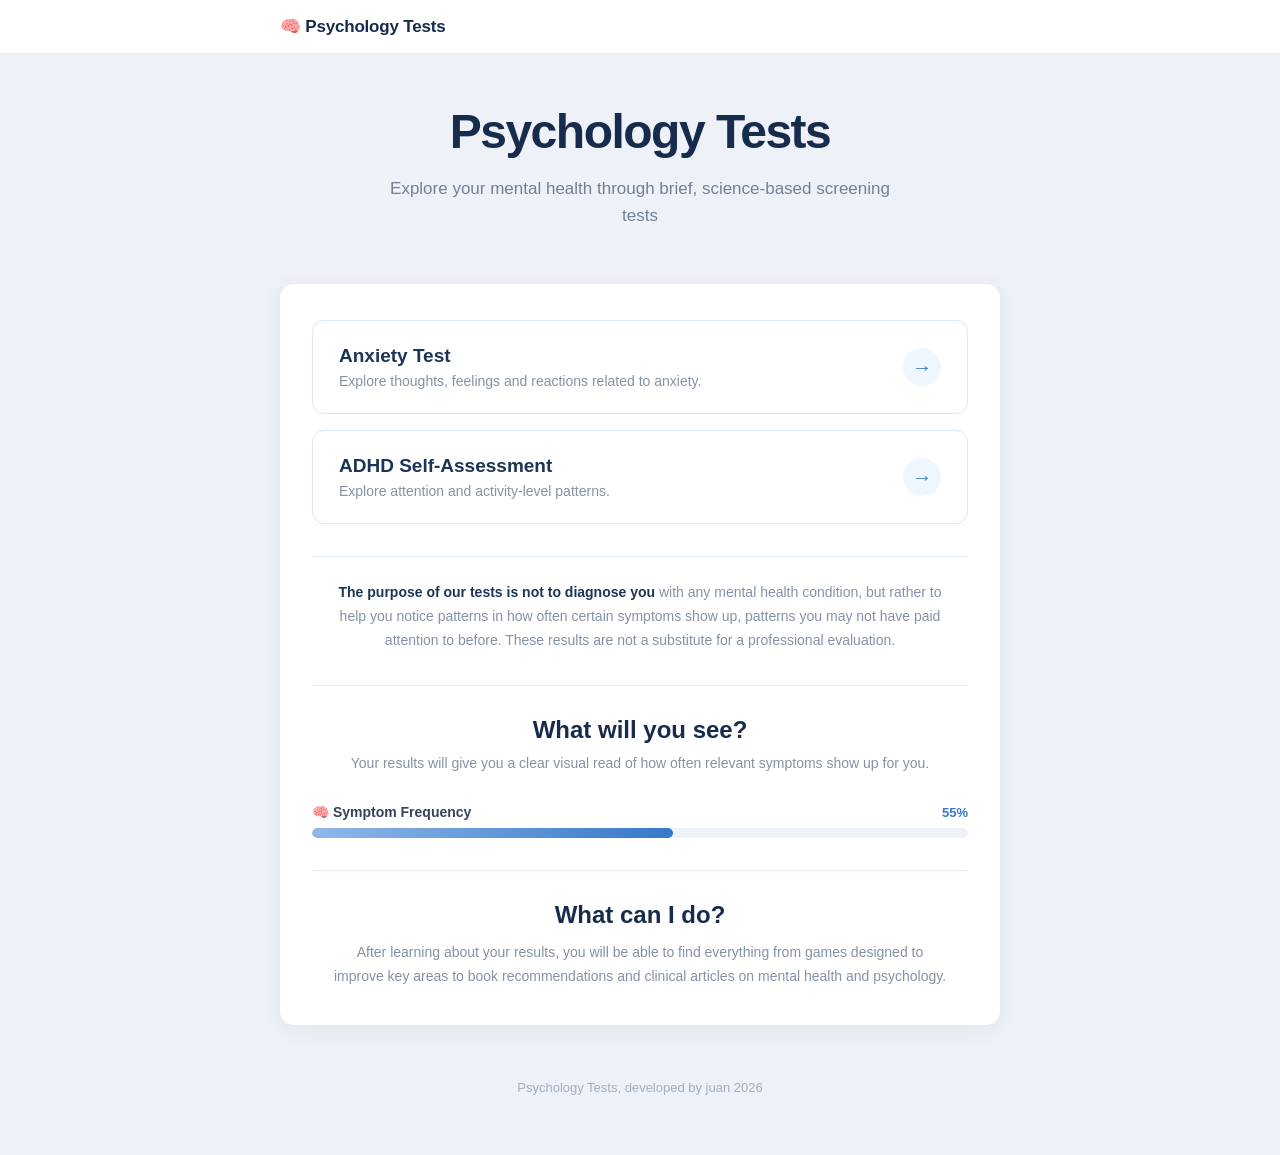
==== commit 616d5b92: "Add files via upload" ====
--- a/index.html
+++ b/index.html
@@ -15,7 +15,7 @@
 
     <header class="site-header">
         <div class="site-header-inner">
-            <a href="index.html" class="site-logo">🧠 Prueva numero 1</a>
+            <a href="index.html" class="site-logo">🧠 Psychology Tests</a>
         </div>
     </header>
 
